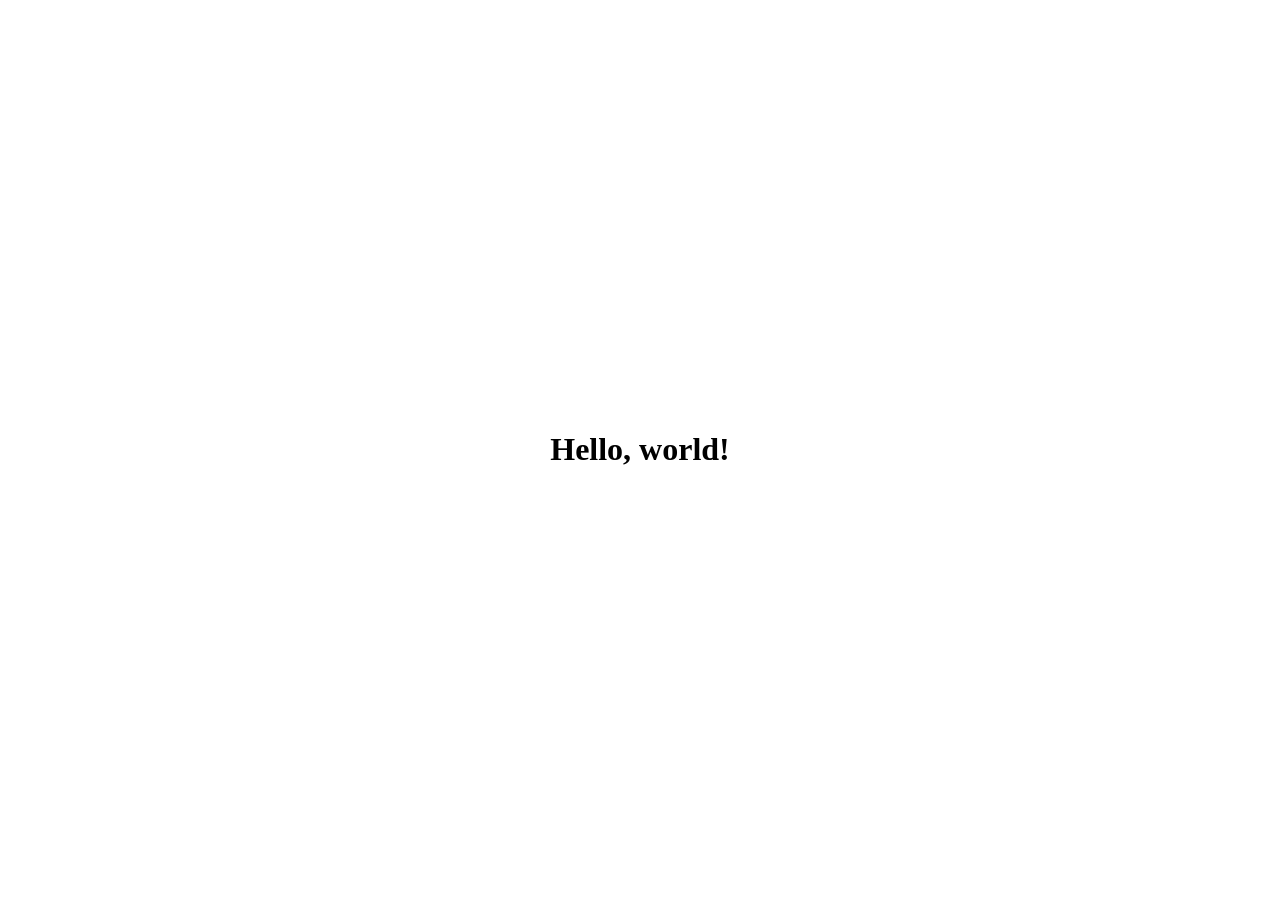
==== index.html @ f18472ae "[Patch] Minimizing every files" ====
<!doctype html> <html> <head> <title>Ronel's Portfolio</title> <meta name="viewport" content="width=device-width, initial-scale=1.0" /> <meta charset="UTF-8" /> <link rel="icon" type="image/png" href="/public/favicon.png" /> </head> <body> <div id="app"></div> <script type="module" src="/main.js"></script> </body> </html>
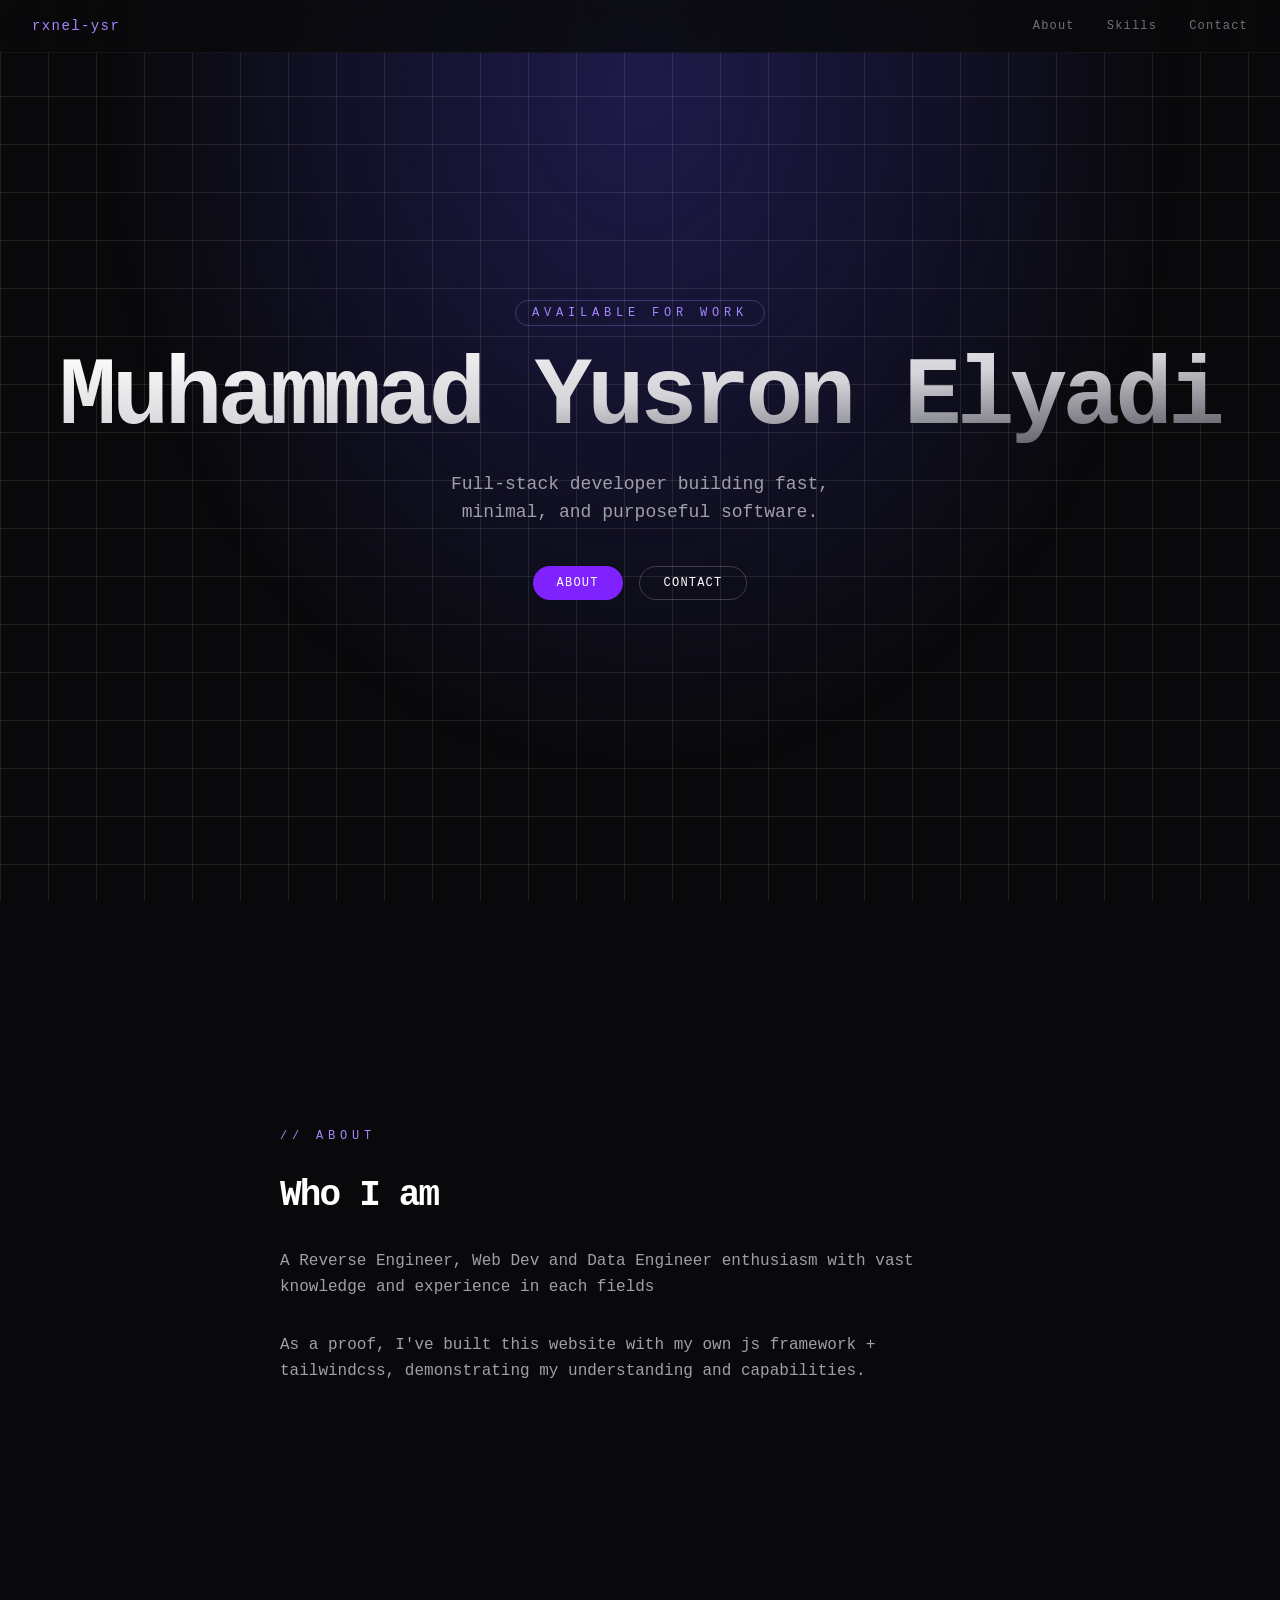
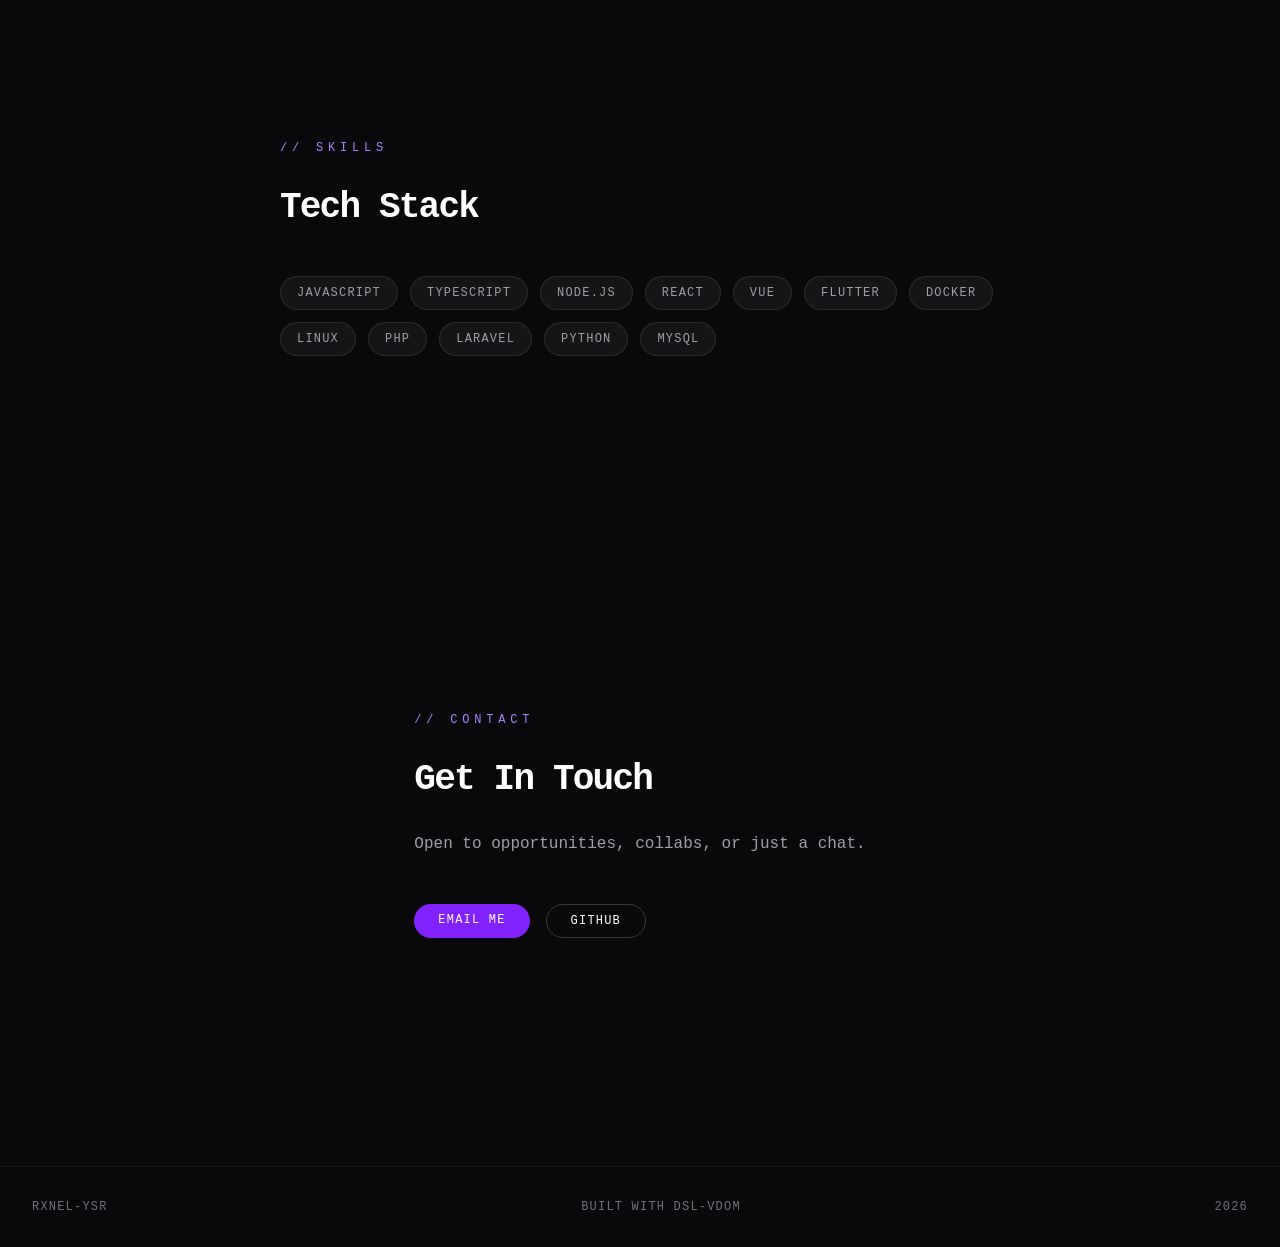
==== commit c5b223b8: "[Update] Polishing few things" ====
--- a/index.html
+++ b/index.html
@@ -1 +1 @@
-<!doctype html> <html> <head> <title>Ronel's Portfolio</title> <meta name="viewport" content="width=device-width, initial-scale=1.0" /> <meta charset="UTF-8" /> <link rel="icon" type="image/png" href="/public/favicon.png" /> </head> <body> <div id="app"></div> <script type="module" src="/main.js"></script> </body> </html>
+<!doctype html> <html> <head> <title>Ronel's Portfolio</title> <meta name="viewport" content="width=device-width, initial-scale=1.0" /> <meta charset="UTF-8" /> <link rel="icon" type="image/png" href="/public/favicon.png" /> <link rel="stylesheet" href="/public/style.css"> </head> <body> <div id="app"></div> <script type="module" src="/main.js"></script> </body> </html>
--- a/public/style.css
+++ b/public/style.css
@@ -0,0 +1,2 @@
+/*! tailwindcss v4.3.0 | MIT License | https://tailwindcss.com */
+@layer properties{@supports (((-webkit-hyphens:none)) and (not (margin-trim:inline))) or ((-moz-orient:inline) and (not (color:rgb(from red r g b)))){*,:before,:after,::backdrop{--tw-border-style:solid;--tw-gradient-position:initial;--tw-gradient-from:#0000;--tw-gradient-via:#0000;--tw-gradient-to:#0000;--tw-gradient-stops:initial;--tw-gradient-via-stops:initial;--tw-gradient-from-position:0%;--tw-gradient-via-position:50%;--tw-gradient-to-position:100%;--tw-leading:initial;--tw-font-weight:initial;--tw-tracking:initial;--tw-shadow:0 0 #0000;--tw-shadow-color:initial;--tw-shadow-alpha:100%;--tw-inset-shadow:0 0 #0000;--tw-inset-shadow-color:initial;--tw-inset-shadow-alpha:100%;--tw-ring-color:initial;--tw-ring-shadow:0 0 #0000;--tw-inset-ring-color:initial;--tw-inset-ring-shadow:0 0 #0000;--tw-ring-inset:initial;--tw-ring-offset-width:0px;--tw-ring-offset-color:#fff;--tw-ring-offset-shadow:0 0 #0000;--tw-backdrop-blur:initial;--tw-backdrop-brightness:initial;--tw-backdrop-contrast:initial;--tw-backdrop-grayscale:initial;--tw-backdrop-hue-rotate:initial;--tw-backdrop-invert:initial;--tw-backdrop-opacity:initial;--tw-backdrop-saturate:initial;--tw-backdrop-sepia:initial;--tw-duration:initial}}}@layer theme{:root,:host{--font-sans:ui-sans-serif, system-ui, sans-serif, "Apple Color Emoji", "Segoe UI Emoji", "Segoe UI Symbol", "Noto Color Emoji";--font-mono:ui-monospace, SFMono-Regular, Menlo, Monaco, Consolas, "Liberation Mono", "Courier New", monospace;--color-violet-400:oklch(70.2% .183 293.541);--color-violet-500:oklch(60.6% .25 292.717);--color-violet-600:oklch(54.1% .281 293.009);--color-purple-600:oklch(55.8% .288 302.321);--color-zinc-300:oklch(87.1% .006 286.286);--color-zinc-400:oklch(70.5% .015 286.067);--color-zinc-500:oklch(55.2% .016 285.938);--color-zinc-600:oklch(44.2% .017 285.786);--color-zinc-700:oklch(37% .013 285.805);--color-zinc-950:oklch(14.1% .005 285.823);--color-white:#fff;--spacing:.25rem;--container-md:28rem;--container-3xl:48rem;--container-5xl:64rem;--text-xs:.75rem;--text-xs--line-height:calc(1 / .75);--text-sm:.875rem;--text-sm--line-height:calc(1.25 / .875);--text-lg:1.125rem;--text-lg--line-height:calc(1.75 / 1.125);--text-4xl:2.25rem;--text-4xl--line-height:calc(2.5 / 2.25);--text-6xl:3.75rem;--text-6xl--line-height:1;--text-8xl:6rem;--text-8xl--line-height:1;--font-weight-bold:700;--font-weight-black:900;--tracking-tighter:-.05em;--tracking-tight:-.025em;--tracking-widest:.1em;--leading-relaxed:1.625;--radius-2xl:1rem;--blur-sm:8px;--default-transition-duration:.15s;--default-transition-timing-function:cubic-bezier(.4, 0, .2, 1);--default-font-family:var(--font-sans);--default-mono-font-family:var(--font-mono)}}@layer base{*,:after,:before,::backdrop{box-sizing:border-box;border:0 solid;margin:0;padding:0}::file-selector-button{box-sizing:border-box;border:0 solid;margin:0;padding:0}html,:host{-webkit-text-size-adjust:100%;tab-size:4;line-height:1.5;font-family:var(--default-font-family,ui-sans-serif, system-ui, sans-serif, "Apple Color Emoji", "Segoe UI Emoji", "Segoe UI Symbol", "Noto Color Emoji");font-feature-settings:var(--default-font-feature-settings,normal);font-variation-settings:var(--default-font-variation-settings,normal);-webkit-tap-highlight-color:transparent}hr{height:0;color:inherit;border-top-width:1px}abbr:where([title]){-webkit-text-decoration:underline dotted;text-decoration:underline dotted}h1,h2,h3,h4,h5,h6{font-size:inherit;font-weight:inherit}a{color:inherit;-webkit-text-decoration:inherit;-webkit-text-decoration:inherit;-webkit-text-decoration:inherit;text-decoration:inherit}b,strong{font-weight:bolder}code,kbd,samp,pre{font-family:var(--default-mono-font-family,ui-monospace, SFMono-Regular, Menlo, Monaco, Consolas, "Liberation Mono", "Courier New", monospace);font-feature-settings:var(--default-mono-font-feature-settings,normal);font-variation-settings:var(--default-mono-font-variation-settings,normal);font-size:1em}small{font-size:80%}sub,sup{vertical-align:baseline;font-size:75%;line-height:0;position:relative}sub{bottom:-.25em}sup{top:-.5em}table{text-indent:0;border-color:inherit;border-collapse:collapse}:-moz-focusring{outline:auto}progress{vertical-align:baseline}summary{display:list-item}ol,ul,menu{list-style:none}img,svg,video,canvas,audio,iframe,embed,object{vertical-align:middle;display:block}img,video{max-width:100%;height:auto}button,input,select,optgroup,textarea{font:inherit;font-feature-settings:inherit;font-variation-settings:inherit;letter-spacing:inherit;color:inherit;opacity:1;background-color:#0000;border-radius:0}::file-selector-button{font:inherit;font-feature-settings:inherit;font-variation-settings:inherit;letter-spacing:inherit;color:inherit;opacity:1;background-color:#0000;border-radius:0}:where(select:is([multiple],[size])) optgroup{font-weight:bolder}:where(select:is([multiple],[size])) optgroup option{padding-inline-start:20px}::file-selector-button{margin-inline-end:4px}::placeholder{opacity:1}@supports (not ((-webkit-appearance:-apple-pay-button))) or (contain-intrinsic-size:1px){::placeholder{color:currentColor}@supports (color:color-mix(in lab, red, red)){::placeholder{color:color-mix(in oklab, currentcolor 50%, transparent)}}}textarea{resize:vertical}::-webkit-search-decoration{-webkit-appearance:none}::-webkit-date-and-time-value{min-height:1lh;text-align:inherit}::-webkit-datetime-edit{display:inline-flex}::-webkit-datetime-edit-fields-wrapper{padding:0}::-webkit-datetime-edit{padding-block:0}::-webkit-datetime-edit-year-field{padding-block:0}::-webkit-datetime-edit-month-field{padding-block:0}::-webkit-datetime-edit-day-field{padding-block:0}::-webkit-datetime-edit-hour-field{padding-block:0}::-webkit-datetime-edit-minute-field{padding-block:0}::-webkit-datetime-edit-second-field{padding-block:0}::-webkit-datetime-edit-millisecond-field{padding-block:0}::-webkit-datetime-edit-meridiem-field{padding-block:0}::-webkit-calendar-picker-indicator{line-height:1}:-moz-ui-invalid{box-shadow:none}button,input:where([type=button],[type=reset],[type=submit]){appearance:button}::file-selector-button{appearance:button}::-webkit-inner-spin-button{height:auto}::-webkit-outer-spin-button{height:auto}[hidden]:where(:not([hidden=until-found])){display:none!important}}@layer components{.text-comment{font-size:var(--text-xs);line-height:var(--tw-leading,var(--text-xs--line-height));--tw-tracking:.4em;letter-spacing:.4em;color:var(--color-violet-400);text-transform:uppercase}}@layer utilities{.pointer-events-none{pointer-events:none}.visible{visibility:visible}.absolute{position:absolute}.fixed{position:fixed}.relative{position:relative}.static{position:static}.inset-0{inset:calc(var(--spacing) * 0)}.top-0{top:calc(var(--spacing) * 0)}.z-0{z-index:0}.z-10{z-index:10}.z-50{z-index:50}.container{width:100%}@media (min-width:40rem){.container{max-width:40rem}}@media (min-width:48rem){.container{max-width:48rem}}@media (min-width:64rem){.container{max-width:64rem}}@media (min-width:80rem){.container{max-width:80rem}}@media (min-width:96rem){.container{max-width:96rem}}.mx-auto{margin-inline:auto}.mt-2{margin-top:calc(var(--spacing) * 2)}.mt-4{margin-top:calc(var(--spacing) * 4)}.mt-auto{margin-top:auto}.block{display:block}.flex{display:flex}.grid{display:grid}.min-h-screen{min-height:100vh}.w-full{width:100%}.max-w-3xl{max-width:var(--container-3xl)}.max-w-5xl{max-width:var(--container-5xl)}.max-w-md{max-width:var(--container-md)}.cursor-default{cursor:default}.grid-cols-1{grid-template-columns:repeat(1,minmax(0,1fr))}.flex-col{flex-direction:column}.flex-wrap{flex-wrap:wrap}.items-center{align-items:center}.justify-between{justify-content:space-between}.justify-center{justify-content:center}.gap-2{gap:calc(var(--spacing) * 2)}.gap-3{gap:calc(var(--spacing) * 3)}.gap-4{gap:calc(var(--spacing) * 4)}.gap-6{gap:calc(var(--spacing) * 6)}.gap-8{gap:calc(var(--spacing) * 8)}.gap-12{gap:calc(var(--spacing) * 12)}.gap-25{gap:calc(var(--spacing) * 25)}.rounded-2xl{border-radius:var(--radius-2xl)}.rounded-full{border-radius:3.40282e38px}.border{border-style:var(--tw-border-style);border-width:1px}.border-t{border-top-style:var(--tw-border-style);border-top-width:1px}.border-b{border-bottom-style:var(--tw-border-style);border-bottom-width:1px}.border-violet-400\/30{border-color:#a685ff4d}@supports (color:color-mix(in lab, red, red)){.border-violet-400\/30{border-color:color-mix(in oklab, var(--color-violet-400) 30%, transparent)}}.border-white\/5{border-color:#ffffff0d}@supports (color:color-mix(in lab, red, red)){.border-white\/5{border-color:color-mix(in oklab, var(--color-white) 5%, transparent)}}.border-white\/10{border-color:#ffffff1a}@supports (color:color-mix(in lab, red, red)){.border-white\/10{border-color:color-mix(in oklab, var(--color-white) 10%, transparent)}}.border-white\/20{border-color:#fff3}@supports (color:color-mix(in lab, red, red)){.border-white\/20{border-color:color-mix(in oklab, var(--color-white) 20%, transparent)}}.bg-violet-600{background-color:var(--color-violet-600)}.bg-white\/5{background-color:#ffffff0d}@supports (color:color-mix(in lab, red, red)){.bg-white\/5{background-color:color-mix(in oklab, var(--color-white) 5%, transparent)}}.bg-zinc-950{background-color:var(--color-zinc-950)}.bg-zinc-950\/80{background-color:#09090bcc}@supports (color:color-mix(in lab, red, red)){.bg-zinc-950\/80{background-color:color-mix(in oklab, var(--color-zinc-950) 80%, transparent)}}.bg-gradient-to-br{--tw-gradient-position:to bottom right in oklab;background-image:linear-gradient(var(--tw-gradient-stops))}.from-violet-500{--tw-gradient-from:var(--color-violet-500);--tw-gradient-stops:var(--tw-gradient-via-stops,var(--tw-gradient-position), var(--tw-gradient-from) var(--tw-gradient-from-position), var(--tw-gradient-to) var(--tw-gradient-to-position))}.from-white{--tw-gradient-from:var(--color-white);--tw-gradient-stops:var(--tw-gradient-via-stops,var(--tw-gradient-position), var(--tw-gradient-from) var(--tw-gradient-from-position), var(--tw-gradient-to) var(--tw-gradient-to-position))}.via-zinc-300{--tw-gradient-via:var(--color-zinc-300);--tw-gradient-via-stops:var(--tw-gradient-position), var(--tw-gradient-from) var(--tw-gradient-from-position), var(--tw-gradient-via) var(--tw-gradient-via-position), var(--tw-gradient-to) var(--tw-gradient-to-position);--tw-gradient-stops:var(--tw-gradient-via-stops)}.to-purple-600{--tw-gradient-to:var(--color-purple-600);--tw-gradient-stops:var(--tw-gradient-via-stops,var(--tw-gradient-position), var(--tw-gradient-from) var(--tw-gradient-from-position), var(--tw-gradient-to) var(--tw-gradient-to-position))}.to-zinc-600{--tw-gradient-to:var(--color-zinc-600);--tw-gradient-stops:var(--tw-gradient-via-stops,var(--tw-gradient-position), var(--tw-gradient-from) var(--tw-gradient-from-position), var(--tw-gradient-to) var(--tw-gradient-to-position))}.bg-clip-text{-webkit-background-clip:text;background-clip:text}.p-6{padding:calc(var(--spacing) * 6)}.px-4{padding-inline:calc(var(--spacing) * 4)}.px-6{padding-inline:calc(var(--spacing) * 6)}.px-8{padding-inline:calc(var(--spacing) * 8)}.py-1{padding-block:calc(var(--spacing) * 1)}.py-2{padding-block:calc(var(--spacing) * 2)}.py-4{padding-block:calc(var(--spacing) * 4)}.py-8{padding-block:calc(var(--spacing) * 8)}.py-32{padding-block:calc(var(--spacing) * 32)}.text-center{text-align:center}.font-mono{font-family:var(--font-mono)}.text-4xl{font-size:var(--text-4xl);line-height:var(--tw-leading,var(--text-4xl--line-height))}.text-6xl{font-size:var(--text-6xl);line-height:var(--tw-leading,var(--text-6xl--line-height))}.text-lg{font-size:var(--text-lg);line-height:var(--tw-leading,var(--text-lg--line-height))}.text-sm{font-size:var(--text-sm);line-height:var(--tw-leading,var(--text-sm--line-height))}.text-xs{font-size:var(--text-xs);line-height:var(--tw-leading,var(--text-xs--line-height))}.leading-none{--tw-leading:1;line-height:1}.leading-relaxed{--tw-leading:var(--leading-relaxed);line-height:var(--leading-relaxed)}.font-black{--tw-font-weight:var(--font-weight-black);font-weight:var(--font-weight-black)}.font-bold{--tw-font-weight:var(--font-weight-bold);font-weight:var(--font-weight-bold)}.tracking-\[0\.4em\]{--tw-tracking:.4em;letter-spacing:.4em}.tracking-tight{--tw-tracking:var(--tracking-tight);letter-spacing:var(--tracking-tight)}.tracking-tighter{--tw-tracking:var(--tracking-tighter);letter-spacing:var(--tracking-tighter)}.tracking-widest{--tw-tracking:var(--tracking-widest);letter-spacing:var(--tracking-widest)}.text-transparent{color:#0000}.text-violet-400{color:var(--color-violet-400)}.text-violet-400\/70{color:#a685ffb3}@supports (color:color-mix(in lab, red, red)){.text-violet-400\/70{color:color-mix(in oklab, var(--color-violet-400) 70%, transparent)}}.text-white{color:var(--color-white)}.text-zinc-400{color:var(--color-zinc-400)}.text-zinc-500{color:var(--color-zinc-500)}.text-zinc-600{color:var(--color-zinc-600)}.uppercase{text-transform:uppercase}.opacity-0{opacity:0}.shadow{--tw-shadow:0 1px 3px 0 var(--tw-shadow-color,#0000001a), 0 1px 2px -1px var(--tw-shadow-color,#0000001a);box-shadow:var(--tw-inset-shadow), var(--tw-inset-ring-shadow), var(--tw-ring-offset-shadow), var(--tw-ring-shadow), var(--tw-shadow)}.backdrop-blur-sm{--tw-backdrop-blur:blur(var(--blur-sm));-webkit-backdrop-filter:var(--tw-backdrop-blur,) var(--tw-backdrop-brightness,) var(--tw-backdrop-contrast,) var(--tw-backdrop-grayscale,) var(--tw-backdrop-hue-rotate,) var(--tw-backdrop-invert,) var(--tw-backdrop-opacity,) var(--tw-backdrop-saturate,) var(--tw-backdrop-sepia,);backdrop-filter:var(--tw-backdrop-blur,) var(--tw-backdrop-brightness,) var(--tw-backdrop-contrast,) var(--tw-backdrop-grayscale,) var(--tw-backdrop-hue-rotate,) var(--tw-backdrop-invert,) var(--tw-backdrop-opacity,) var(--tw-backdrop-saturate,) var(--tw-backdrop-sepia,)}.transition-all{transition-property:all;transition-timing-function:var(--tw-ease,var(--default-transition-timing-function));transition-duration:var(--tw-duration,var(--default-transition-duration))}.transition-colors{transition-property:color,background-color,border-color,outline-color,text-decoration-color,fill,stroke,--tw-gradient-from,--tw-gradient-via,--tw-gradient-to;transition-timing-function:var(--tw-ease,var(--default-transition-timing-function));transition-duration:var(--tw-duration,var(--default-transition-duration))}.transition-opacity{transition-property:opacity;transition-timing-function:var(--tw-ease,var(--default-transition-timing-function));transition-duration:var(--tw-duration,var(--default-transition-duration))}.duration-300{--tw-duration:.3s;transition-duration:.3s}@media (hover:hover){.group-hover\:opacity-5:is(:where(.group):hover *){opacity:.05}.hover\:border-violet-400\/40:hover{border-color:#a685ff66}@supports (color:color-mix(in lab, red, red)){.hover\:border-violet-400\/40:hover{border-color:color-mix(in oklab, var(--color-violet-400) 40%, transparent)}}.hover\:border-violet-500\/40:hover{border-color:#8d54ff66}@supports (color:color-mix(in lab, red, red)){.hover\:border-violet-500\/40:hover{border-color:color-mix(in oklab, var(--color-violet-500) 40%, transparent)}}.hover\:border-white\/40:hover{border-color:#fff6}@supports (color:color-mix(in lab, red, red)){.hover\:border-white\/40:hover{border-color:color-mix(in oklab, var(--color-white) 40%, transparent)}}.hover\:bg-violet-500:hover{background-color:var(--color-violet-500)}.hover\:text-violet-400:hover{color:var(--color-violet-400)}.hover\:text-white:hover{color:var(--color-white)}}@media (min-width:48rem){.md\:grid-cols-3{grid-template-columns:repeat(3,minmax(0,1fr))}.md\:text-8xl{font-size:var(--text-8xl);line-height:var(--tw-leading,var(--text-8xl--line-height))}}}@property --tw-border-style{syntax:"*";inherits:false;initial-value:solid}@property --tw-gradient-position{syntax:"*";inherits:false}@property --tw-gradient-from{syntax:"<color>";inherits:false;initial-value:#0000}@property --tw-gradient-via{syntax:"<color>";inherits:false;initial-value:#0000}@property --tw-gradient-to{syntax:"<color>";inherits:false;initial-value:#0000}@property --tw-gradient-stops{syntax:"*";inherits:false}@property --tw-gradient-via-stops{syntax:"*";inherits:false}@property --tw-gradient-from-position{syntax:"<length-percentage>";inherits:false;initial-value:0%}@property --tw-gradient-via-position{syntax:"<length-percentage>";inherits:false;initial-value:50%}@property --tw-gradient-to-position{syntax:"<length-percentage>";inherits:false;initial-value:100%}@property --tw-leading{syntax:"*";inherits:false}@property --tw-font-weight{syntax:"*";inherits:false}@property --tw-tracking{syntax:"*";inherits:false}@property --tw-shadow{syntax:"*";inherits:false;initial-value:0 0 #0000}@property --tw-shadow-color{syntax:"*";inherits:false}@property --tw-shadow-alpha{syntax:"<percentage>";inherits:false;initial-value:100%}@property --tw-inset-shadow{syntax:"*";inherits:false;initial-value:0 0 #0000}@property --tw-inset-shadow-color{syntax:"*";inherits:false}@property --tw-inset-shadow-alpha{syntax:"<percentage>";inherits:false;initial-value:100%}@property --tw-ring-color{syntax:"*";inherits:false}@property --tw-ring-shadow{syntax:"*";inherits:false;initial-value:0 0 #0000}@property --tw-inset-ring-color{syntax:"*";inherits:false}@property --tw-inset-ring-shadow{syntax:"*";inherits:false;initial-value:0 0 #0000}@property --tw-ring-inset{syntax:"*";inherits:false}@property --tw-ring-offset-width{syntax:"<length>";inherits:false;initial-value:0}@property --tw-ring-offset-color{syntax:"*";inherits:false;initial-value:#fff}@property --tw-ring-offset-shadow{syntax:"*";inherits:false;initial-value:0 0 #0000}@property --tw-backdrop-blur{syntax:"*";inherits:false}@property --tw-backdrop-brightness{syntax:"*";inherits:false}@property --tw-backdrop-contrast{syntax:"*";inherits:false}@property --tw-backdrop-grayscale{syntax:"*";inherits:false}@property --tw-backdrop-hue-rotate{syntax:"*";inherits:false}@property --tw-backdrop-invert{syntax:"*";inherits:false}@property --tw-backdrop-opacity{syntax:"*";inherits:false}@property --tw-backdrop-saturate{syntax:"*";inherits:false}@property --tw-backdrop-sepia{syntax:"*";inherits:false}@property --tw-duration{syntax:"*";inherits:false}
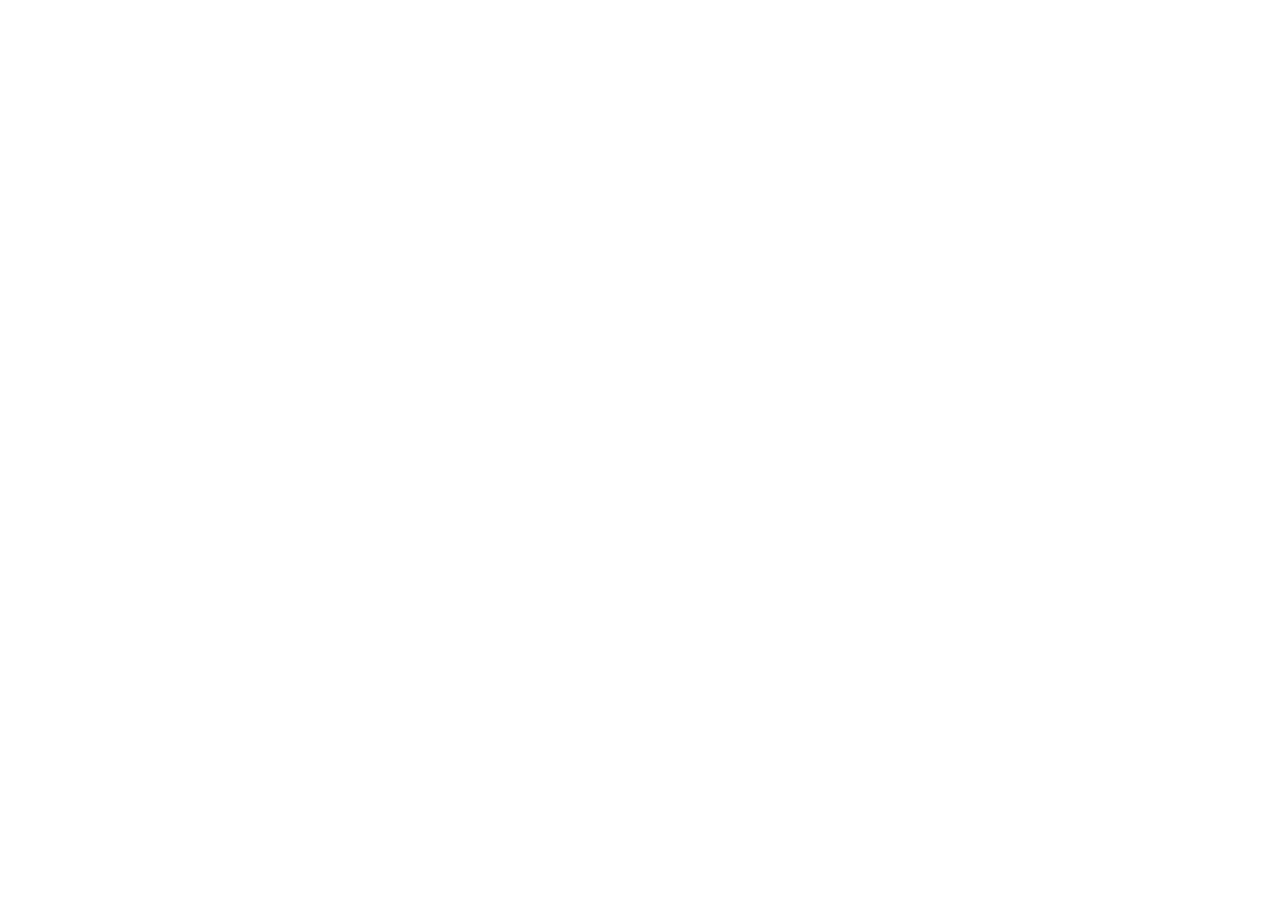
==== commit 218c08bb: "[Polishing] Updated views" ====
--- a/index.html
+++ b/index.html
@@ -1 +1,46 @@
-<!doctype html> <html> <head> <title>Ronel's Portfolio</title> <meta name="viewport" content="width=device-width, initial-scale=1.0" /> <meta charset="UTF-8" /> <link rel="icon" type="image/png" href="/public/favicon.png" /> <link rel="stylesheet" href="/public/style.css"> </head> <body> <div id="app"></div> <script type="module" src="/main.js"></script> </body> </html>
+<!doctype html>
+<html lang="en">
+
+<head>
+    <meta charset="UTF-8" />
+    <meta name="viewport" content="width=device-width, initial-scale=1.0" />
+    <title>Rxnel — Full Stack Developer & Framework Builder</title>
+
+    <meta name="description"
+        content="Portfolio of Rxnel (Ronel), a self-taught full stack developer who builds frameworks from scratch. Creator of yandom (React-like JS framework, 76KB) and a custom PHP MVC framework." />
+    <meta name="keywords"
+        content="Rxnel, Ronel, full stack developer, PHP framework, JavaScript framework, yandom, Indonesia developer" />
+    <meta name="author" content="Rxnel" />
+
+    <meta property="og:title" content="Rxnel — Full Stack Developer & Framework Builder" />
+    <meta property="og:description"
+        content="Self-taught developer who builds frameworks from scratch. built things out of curiosity." />
+    <meta property="og:type" content="website" />
+    <meta property="og:url" content="https://rxnel-ysr.github.io" />
+    <meta property="og:image" content="https://rxnel-ysr.github.io/public/og.png" />
+
+    <meta name="twitter:card" content="summary_large_image" />
+    <meta name="twitter:title" content="Rxnel — Full Stack Developer & Framework Builder" />
+    <meta name="twitter:description"
+        content="Self-taught developer who builds frameworks from scratch." />
+    <meta name="twitter:image" content="https://rxnel-ysr.github.io/public/og-image.png" />
+
+    <link rel="canonical" href="https://rxnel-ysr.github.io" />
+
+    <link rel="icon" type="image/png" href="/public/favicon.png" />
+    <link rel="stylesheet" href="/public/style.css">
+</head>
+
+<body>
+    <div id="app"></div>
+    <script type="importmap">
+        {
+            "imports": {
+                "yandom": "https://rxnel-ysr.github.io/yandom/index.js"
+            }
+        }
+    </script>
+    <script type="module" src="/main.js"></script>
+</body>
+
+</html>
--- a/public/style.css
+++ b/public/style.css
@@ -1,2 +1,2 @@
 /*! tailwindcss v4.3.0 | MIT License | https://tailwindcss.com */
-@layer properties{@supports (((-webkit-hyphens:none)) and (not (margin-trim:inline))) or ((-moz-orient:inline) and (not (color:rgb(from red r g b)))){*,:before,:after,::backdrop{--tw-border-style:solid;--tw-gradient-position:initial;--tw-gradient-from:#0000;--tw-gradient-via:#0000;--tw-gradient-to:#0000;--tw-gradient-stops:initial;--tw-gradient-via-stops:initial;--tw-gradient-from-position:0%;--tw-gradient-via-position:50%;--tw-gradient-to-position:100%;--tw-leading:initial;--tw-font-weight:initial;--tw-tracking:initial;--tw-shadow:0 0 #0000;--tw-shadow-color:initial;--tw-shadow-alpha:100%;--tw-inset-shadow:0 0 #0000;--tw-inset-shadow-color:initial;--tw-inset-shadow-alpha:100%;--tw-ring-color:initial;--tw-ring-shadow:0 0 #0000;--tw-inset-ring-color:initial;--tw-inset-ring-shadow:0 0 #0000;--tw-ring-inset:initial;--tw-ring-offset-width:0px;--tw-ring-offset-color:#fff;--tw-ring-offset-shadow:0 0 #0000;--tw-backdrop-blur:initial;--tw-backdrop-brightness:initial;--tw-backdrop-contrast:initial;--tw-backdrop-grayscale:initial;--tw-backdrop-hue-rotate:initial;--tw-backdrop-invert:initial;--tw-backdrop-opacity:initial;--tw-backdrop-saturate:initial;--tw-backdrop-sepia:initial;--tw-duration:initial}}}@layer theme{:root,:host{--font-sans:ui-sans-serif, system-ui, sans-serif, "Apple Color Emoji", "Segoe UI Emoji", "Segoe UI Symbol", "Noto Color Emoji";--font-mono:ui-monospace, SFMono-Regular, Menlo, Monaco, Consolas, "Liberation Mono", "Courier New", monospace;--color-violet-400:oklch(70.2% .183 293.541);--color-violet-500:oklch(60.6% .25 292.717);--color-violet-600:oklch(54.1% .281 293.009);--color-purple-600:oklch(55.8% .288 302.321);--color-zinc-300:oklch(87.1% .006 286.286);--color-zinc-400:oklch(70.5% .015 286.067);--color-zinc-500:oklch(55.2% .016 285.938);--color-zinc-600:oklch(44.2% .017 285.786);--color-zinc-700:oklch(37% .013 285.805);--color-zinc-950:oklch(14.1% .005 285.823);--color-white:#fff;--spacing:.25rem;--container-md:28rem;--container-3xl:48rem;--container-5xl:64rem;--text-xs:.75rem;--text-xs--line-height:calc(1 / .75);--text-sm:.875rem;--text-sm--line-height:calc(1.25 / .875);--text-lg:1.125rem;--text-lg--line-height:calc(1.75 / 1.125);--text-4xl:2.25rem;--text-4xl--line-height:calc(2.5 / 2.25);--text-6xl:3.75rem;--text-6xl--line-height:1;--text-8xl:6rem;--text-8xl--line-height:1;--font-weight-bold:700;--font-weight-black:900;--tracking-tighter:-.05em;--tracking-tight:-.025em;--tracking-widest:.1em;--leading-relaxed:1.625;--radius-2xl:1rem;--blur-sm:8px;--default-transition-duration:.15s;--default-transition-timing-function:cubic-bezier(.4, 0, .2, 1);--default-font-family:var(--font-sans);--default-mono-font-family:var(--font-mono)}}@layer base{*,:after,:before,::backdrop{box-sizing:border-box;border:0 solid;margin:0;padding:0}::file-selector-button{box-sizing:border-box;border:0 solid;margin:0;padding:0}html,:host{-webkit-text-size-adjust:100%;tab-size:4;line-height:1.5;font-family:var(--default-font-family,ui-sans-serif, system-ui, sans-serif, "Apple Color Emoji", "Segoe UI Emoji", "Segoe UI Symbol", "Noto Color Emoji");font-feature-settings:var(--default-font-feature-settings,normal);font-variation-settings:var(--default-font-variation-settings,normal);-webkit-tap-highlight-color:transparent}hr{height:0;color:inherit;border-top-width:1px}abbr:where([title]){-webkit-text-decoration:underline dotted;text-decoration:underline dotted}h1,h2,h3,h4,h5,h6{font-size:inherit;font-weight:inherit}a{color:inherit;-webkit-text-decoration:inherit;-webkit-text-decoration:inherit;-webkit-text-decoration:inherit;text-decoration:inherit}b,strong{font-weight:bolder}code,kbd,samp,pre{font-family:var(--default-mono-font-family,ui-monospace, SFMono-Regular, Menlo, Monaco, Consolas, "Liberation Mono", "Courier New", monospace);font-feature-settings:var(--default-mono-font-feature-settings,normal);font-variation-settings:var(--default-mono-font-variation-settings,normal);font-size:1em}small{font-size:80%}sub,sup{vertical-align:baseline;font-size:75%;line-height:0;position:relative}sub{bottom:-.25em}sup{top:-.5em}table{text-indent:0;border-color:inherit;border-collapse:collapse}:-moz-focusring{outline:auto}progress{vertical-align:baseline}summary{display:list-item}ol,ul,menu{list-style:none}img,svg,video,canvas,audio,iframe,embed,object{vertical-align:middle;display:block}img,video{max-width:100%;height:auto}button,input,select,optgroup,textarea{font:inherit;font-feature-settings:inherit;font-variation-settings:inherit;letter-spacing:inherit;color:inherit;opacity:1;background-color:#0000;border-radius:0}::file-selector-button{font:inherit;font-feature-settings:inherit;font-variation-settings:inherit;letter-spacing:inherit;color:inherit;opacity:1;background-color:#0000;border-radius:0}:where(select:is([multiple],[size])) optgroup{font-weight:bolder}:where(select:is([multiple],[size])) optgroup option{padding-inline-start:20px}::file-selector-button{margin-inline-end:4px}::placeholder{opacity:1}@supports (not ((-webkit-appearance:-apple-pay-button))) or (contain-intrinsic-size:1px){::placeholder{color:currentColor}@supports (color:color-mix(in lab, red, red)){::placeholder{color:color-mix(in oklab, currentcolor 50%, transparent)}}}textarea{resize:vertical}::-webkit-search-decoration{-webkit-appearance:none}::-webkit-date-and-time-value{min-height:1lh;text-align:inherit}::-webkit-datetime-edit{display:inline-flex}::-webkit-datetime-edit-fields-wrapper{padding:0}::-webkit-datetime-edit{padding-block:0}::-webkit-datetime-edit-year-field{padding-block:0}::-webkit-datetime-edit-month-field{padding-block:0}::-webkit-datetime-edit-day-field{padding-block:0}::-webkit-datetime-edit-hour-field{padding-block:0}::-webkit-datetime-edit-minute-field{padding-block:0}::-webkit-datetime-edit-second-field{padding-block:0}::-webkit-datetime-edit-millisecond-field{padding-block:0}::-webkit-datetime-edit-meridiem-field{padding-block:0}::-webkit-calendar-picker-indicator{line-height:1}:-moz-ui-invalid{box-shadow:none}button,input:where([type=button],[type=reset],[type=submit]){appearance:button}::file-selector-button{appearance:button}::-webkit-inner-spin-button{height:auto}::-webkit-outer-spin-button{height:auto}[hidden]:where(:not([hidden=until-found])){display:none!important}}@layer components{.text-comment{font-size:var(--text-xs);line-height:var(--tw-leading,var(--text-xs--line-height));--tw-tracking:.4em;letter-spacing:.4em;color:var(--color-violet-400);text-transform:uppercase}}@layer utilities{.pointer-events-none{pointer-events:none}.visible{visibility:visible}.absolute{position:absolute}.fixed{position:fixed}.relative{position:relative}.static{position:static}.inset-0{inset:calc(var(--spacing) * 0)}.top-0{top:calc(var(--spacing) * 0)}.z-0{z-index:0}.z-10{z-index:10}.z-50{z-index:50}.container{width:100%}@media (min-width:40rem){.container{max-width:40rem}}@media (min-width:48rem){.container{max-width:48rem}}@media (min-width:64rem){.container{max-width:64rem}}@media (min-width:80rem){.container{max-width:80rem}}@media (min-width:96rem){.container{max-width:96rem}}.mx-auto{margin-inline:auto}.mt-2{margin-top:calc(var(--spacing) * 2)}.mt-4{margin-top:calc(var(--spacing) * 4)}.mt-auto{margin-top:auto}.block{display:block}.flex{display:flex}.grid{display:grid}.min-h-screen{min-height:100vh}.w-full{width:100%}.max-w-3xl{max-width:var(--container-3xl)}.max-w-5xl{max-width:var(--container-5xl)}.max-w-md{max-width:var(--container-md)}.cursor-default{cursor:default}.grid-cols-1{grid-template-columns:repeat(1,minmax(0,1fr))}.flex-col{flex-direction:column}.flex-wrap{flex-wrap:wrap}.items-center{align-items:center}.justify-between{justify-content:space-between}.justify-center{justify-content:center}.gap-2{gap:calc(var(--spacing) * 2)}.gap-3{gap:calc(var(--spacing) * 3)}.gap-4{gap:calc(var(--spacing) * 4)}.gap-6{gap:calc(var(--spacing) * 6)}.gap-8{gap:calc(var(--spacing) * 8)}.gap-12{gap:calc(var(--spacing) * 12)}.gap-25{gap:calc(var(--spacing) * 25)}.rounded-2xl{border-radius:var(--radius-2xl)}.rounded-full{border-radius:3.40282e38px}.border{border-style:var(--tw-border-style);border-width:1px}.border-t{border-top-style:var(--tw-border-style);border-top-width:1px}.border-b{border-bottom-style:var(--tw-border-style);border-bottom-width:1px}.border-violet-400\/30{border-color:#a685ff4d}@supports (color:color-mix(in lab, red, red)){.border-violet-400\/30{border-color:color-mix(in oklab, var(--color-violet-400) 30%, transparent)}}.border-white\/5{border-color:#ffffff0d}@supports (color:color-mix(in lab, red, red)){.border-white\/5{border-color:color-mix(in oklab, var(--color-white) 5%, transparent)}}.border-white\/10{border-color:#ffffff1a}@supports (color:color-mix(in lab, red, red)){.border-white\/10{border-color:color-mix(in oklab, var(--color-white) 10%, transparent)}}.border-white\/20{border-color:#fff3}@supports (color:color-mix(in lab, red, red)){.border-white\/20{border-color:color-mix(in oklab, var(--color-white) 20%, transparent)}}.bg-violet-600{background-color:var(--color-violet-600)}.bg-white\/5{background-color:#ffffff0d}@supports (color:color-mix(in lab, red, red)){.bg-white\/5{background-color:color-mix(in oklab, var(--color-white) 5%, transparent)}}.bg-zinc-950{background-color:var(--color-zinc-950)}.bg-zinc-950\/80{background-color:#09090bcc}@supports (color:color-mix(in lab, red, red)){.bg-zinc-950\/80{background-color:color-mix(in oklab, var(--color-zinc-950) 80%, transparent)}}.bg-gradient-to-br{--tw-gradient-position:to bottom right in oklab;background-image:linear-gradient(var(--tw-gradient-stops))}.from-violet-500{--tw-gradient-from:var(--color-violet-500);--tw-gradient-stops:var(--tw-gradient-via-stops,var(--tw-gradient-position), var(--tw-gradient-from) var(--tw-gradient-from-position), var(--tw-gradient-to) var(--tw-gradient-to-position))}.from-white{--tw-gradient-from:var(--color-white);--tw-gradient-stops:var(--tw-gradient-via-stops,var(--tw-gradient-position), var(--tw-gradient-from) var(--tw-gradient-from-position), var(--tw-gradient-to) var(--tw-gradient-to-position))}.via-zinc-300{--tw-gradient-via:var(--color-zinc-300);--tw-gradient-via-stops:var(--tw-gradient-position), var(--tw-gradient-from) var(--tw-gradient-from-position), var(--tw-gradient-via) var(--tw-gradient-via-position), var(--tw-gradient-to) var(--tw-gradient-to-position);--tw-gradient-stops:var(--tw-gradient-via-stops)}.to-purple-600{--tw-gradient-to:var(--color-purple-600);--tw-gradient-stops:var(--tw-gradient-via-stops,var(--tw-gradient-position), var(--tw-gradient-from) var(--tw-gradient-from-position), var(--tw-gradient-to) var(--tw-gradient-to-position))}.to-zinc-600{--tw-gradient-to:var(--color-zinc-600);--tw-gradient-stops:var(--tw-gradient-via-stops,var(--tw-gradient-position), var(--tw-gradient-from) var(--tw-gradient-from-position), var(--tw-gradient-to) var(--tw-gradient-to-position))}.bg-clip-text{-webkit-background-clip:text;background-clip:text}.p-6{padding:calc(var(--spacing) * 6)}.px-4{padding-inline:calc(var(--spacing) * 4)}.px-6{padding-inline:calc(var(--spacing) * 6)}.px-8{padding-inline:calc(var(--spacing) * 8)}.py-1{padding-block:calc(var(--spacing) * 1)}.py-2{padding-block:calc(var(--spacing) * 2)}.py-4{padding-block:calc(var(--spacing) * 4)}.py-8{padding-block:calc(var(--spacing) * 8)}.py-32{padding-block:calc(var(--spacing) * 32)}.text-center{text-align:center}.font-mono{font-family:var(--font-mono)}.text-4xl{font-size:var(--text-4xl);line-height:var(--tw-leading,var(--text-4xl--line-height))}.text-6xl{font-size:var(--text-6xl);line-height:var(--tw-leading,var(--text-6xl--line-height))}.text-lg{font-size:var(--text-lg);line-height:var(--tw-leading,var(--text-lg--line-height))}.text-sm{font-size:var(--text-sm);line-height:var(--tw-leading,var(--text-sm--line-height))}.text-xs{font-size:var(--text-xs);line-height:var(--tw-leading,var(--text-xs--line-height))}.leading-none{--tw-leading:1;line-height:1}.leading-relaxed{--tw-leading:var(--leading-relaxed);line-height:var(--leading-relaxed)}.font-black{--tw-font-weight:var(--font-weight-black);font-weight:var(--font-weight-black)}.font-bold{--tw-font-weight:var(--font-weight-bold);font-weight:var(--font-weight-bold)}.tracking-\[0\.4em\]{--tw-tracking:.4em;letter-spacing:.4em}.tracking-tight{--tw-tracking:var(--tracking-tight);letter-spacing:var(--tracking-tight)}.tracking-tighter{--tw-tracking:var(--tracking-tighter);letter-spacing:var(--tracking-tighter)}.tracking-widest{--tw-tracking:var(--tracking-widest);letter-spacing:var(--tracking-widest)}.text-transparent{color:#0000}.text-violet-400{color:var(--color-violet-400)}.text-violet-400\/70{color:#a685ffb3}@supports (color:color-mix(in lab, red, red)){.text-violet-400\/70{color:color-mix(in oklab, var(--color-violet-400) 70%, transparent)}}.text-white{color:var(--color-white)}.text-zinc-400{color:var(--color-zinc-400)}.text-zinc-500{color:var(--color-zinc-500)}.text-zinc-600{color:var(--color-zinc-600)}.uppercase{text-transform:uppercase}.opacity-0{opacity:0}.shadow{--tw-shadow:0 1px 3px 0 var(--tw-shadow-color,#0000001a), 0 1px 2px -1px var(--tw-shadow-color,#0000001a);box-shadow:var(--tw-inset-shadow), var(--tw-inset-ring-shadow), var(--tw-ring-offset-shadow), var(--tw-ring-shadow), var(--tw-shadow)}.backdrop-blur-sm{--tw-backdrop-blur:blur(var(--blur-sm));-webkit-backdrop-filter:var(--tw-backdrop-blur,) var(--tw-backdrop-brightness,) var(--tw-backdrop-contrast,) var(--tw-backdrop-grayscale,) var(--tw-backdrop-hue-rotate,) var(--tw-backdrop-invert,) var(--tw-backdrop-opacity,) var(--tw-backdrop-saturate,) var(--tw-backdrop-sepia,);backdrop-filter:var(--tw-backdrop-blur,) var(--tw-backdrop-brightness,) var(--tw-backdrop-contrast,) var(--tw-backdrop-grayscale,) var(--tw-backdrop-hue-rotate,) var(--tw-backdrop-invert,) var(--tw-backdrop-opacity,) var(--tw-backdrop-saturate,) var(--tw-backdrop-sepia,)}.transition-all{transition-property:all;transition-timing-function:var(--tw-ease,var(--default-transition-timing-function));transition-duration:var(--tw-duration,var(--default-transition-duration))}.transition-colors{transition-property:color,background-color,border-color,outline-color,text-decoration-color,fill,stroke,--tw-gradient-from,--tw-gradient-via,--tw-gradient-to;transition-timing-function:var(--tw-ease,var(--default-transition-timing-function));transition-duration:var(--tw-duration,var(--default-transition-duration))}.transition-opacity{transition-property:opacity;transition-timing-function:var(--tw-ease,var(--default-transition-timing-function));transition-duration:var(--tw-duration,var(--default-transition-duration))}.duration-300{--tw-duration:.3s;transition-duration:.3s}@media (hover:hover){.group-hover\:opacity-5:is(:where(.group):hover *){opacity:.05}.hover\:border-violet-400\/40:hover{border-color:#a685ff66}@supports (color:color-mix(in lab, red, red)){.hover\:border-violet-400\/40:hover{border-color:color-mix(in oklab, var(--color-violet-400) 40%, transparent)}}.hover\:border-violet-500\/40:hover{border-color:#8d54ff66}@supports (color:color-mix(in lab, red, red)){.hover\:border-violet-500\/40:hover{border-color:color-mix(in oklab, var(--color-violet-500) 40%, transparent)}}.hover\:border-white\/40:hover{border-color:#fff6}@supports (color:color-mix(in lab, red, red)){.hover\:border-white\/40:hover{border-color:color-mix(in oklab, var(--color-white) 40%, transparent)}}.hover\:bg-violet-500:hover{background-color:var(--color-violet-500)}.hover\:text-violet-400:hover{color:var(--color-violet-400)}.hover\:text-white:hover{color:var(--color-white)}}@media (min-width:48rem){.md\:grid-cols-3{grid-template-columns:repeat(3,minmax(0,1fr))}.md\:text-8xl{font-size:var(--text-8xl);line-height:var(--tw-leading,var(--text-8xl--line-height))}}}@property --tw-border-style{syntax:"*";inherits:false;initial-value:solid}@property --tw-gradient-position{syntax:"*";inherits:false}@property --tw-gradient-from{syntax:"<color>";inherits:false;initial-value:#0000}@property --tw-gradient-via{syntax:"<color>";inherits:false;initial-value:#0000}@property --tw-gradient-to{syntax:"<color>";inherits:false;initial-value:#0000}@property --tw-gradient-stops{syntax:"*";inherits:false}@property --tw-gradient-via-stops{syntax:"*";inherits:false}@property --tw-gradient-from-position{syntax:"<length-percentage>";inherits:false;initial-value:0%}@property --tw-gradient-via-position{syntax:"<length-percentage>";inherits:false;initial-value:50%}@property --tw-gradient-to-position{syntax:"<length-percentage>";inherits:false;initial-value:100%}@property --tw-leading{syntax:"*";inherits:false}@property --tw-font-weight{syntax:"*";inherits:false}@property --tw-tracking{syntax:"*";inherits:false}@property --tw-shadow{syntax:"*";inherits:false;initial-value:0 0 #0000}@property --tw-shadow-color{syntax:"*";inherits:false}@property --tw-shadow-alpha{syntax:"<percentage>";inherits:false;initial-value:100%}@property --tw-inset-shadow{syntax:"*";inherits:false;initial-value:0 0 #0000}@property --tw-inset-shadow-color{syntax:"*";inherits:false}@property --tw-inset-shadow-alpha{syntax:"<percentage>";inherits:false;initial-value:100%}@property --tw-ring-color{syntax:"*";inherits:false}@property --tw-ring-shadow{syntax:"*";inherits:false;initial-value:0 0 #0000}@property --tw-inset-ring-color{syntax:"*";inherits:false}@property --tw-inset-ring-shadow{syntax:"*";inherits:false;initial-value:0 0 #0000}@property --tw-ring-inset{syntax:"*";inherits:false}@property --tw-ring-offset-width{syntax:"<length>";inherits:false;initial-value:0}@property --tw-ring-offset-color{syntax:"*";inherits:false;initial-value:#fff}@property --tw-ring-offset-shadow{syntax:"*";inherits:false;initial-value:0 0 #0000}@property --tw-backdrop-blur{syntax:"*";inherits:false}@property --tw-backdrop-brightness{syntax:"*";inherits:false}@property --tw-backdrop-contrast{syntax:"*";inherits:false}@property --tw-backdrop-grayscale{syntax:"*";inherits:false}@property --tw-backdrop-hue-rotate{syntax:"*";inherits:false}@property --tw-backdrop-invert{syntax:"*";inherits:false}@property --tw-backdrop-opacity{syntax:"*";inherits:false}@property --tw-backdrop-saturate{syntax:"*";inherits:false}@property --tw-backdrop-sepia{syntax:"*";inherits:false}@property --tw-duration{syntax:"*";inherits:false}+@layer properties{@supports (((-webkit-hyphens:none)) and (not (margin-trim:inline))) or ((-moz-orient:inline) and (not (color:rgb(from red r g b)))){*,:before,:after,::backdrop{--tw-border-style:solid;--tw-gradient-position:initial;--tw-gradient-from:#0000;--tw-gradient-via:#0000;--tw-gradient-to:#0000;--tw-gradient-stops:initial;--tw-gradient-via-stops:initial;--tw-gradient-from-position:0%;--tw-gradient-via-position:50%;--tw-gradient-to-position:100%;--tw-leading:initial;--tw-font-weight:initial;--tw-tracking:initial;--tw-shadow:0 0 #0000;--tw-shadow-color:initial;--tw-shadow-alpha:100%;--tw-inset-shadow:0 0 #0000;--tw-inset-shadow-color:initial;--tw-inset-shadow-alpha:100%;--tw-ring-color:initial;--tw-ring-shadow:0 0 #0000;--tw-inset-ring-color:initial;--tw-inset-ring-shadow:0 0 #0000;--tw-ring-inset:initial;--tw-ring-offset-width:0px;--tw-ring-offset-color:#fff;--tw-ring-offset-shadow:0 0 #0000;--tw-backdrop-blur:initial;--tw-backdrop-brightness:initial;--tw-backdrop-contrast:initial;--tw-backdrop-grayscale:initial;--tw-backdrop-hue-rotate:initial;--tw-backdrop-invert:initial;--tw-backdrop-opacity:initial;--tw-backdrop-saturate:initial;--tw-backdrop-sepia:initial;--tw-duration:initial;--tw-ease:initial;--tw-scale-x:1;--tw-scale-y:1;--tw-scale-z:1;--tw-translate-x:0;--tw-translate-y:0;--tw-translate-z:0}}}@layer theme{:root,:host{--font-sans:ui-sans-serif, system-ui, sans-serif, "Apple Color Emoji", "Segoe UI Emoji", "Segoe UI Symbol", "Noto Color Emoji";--font-mono:ui-monospace, SFMono-Regular, Menlo, Monaco, Consolas, "Liberation Mono", "Courier New", monospace;--color-yellow-400:oklch(85.2% .199 91.936);--color-emerald-400:oklch(76.5% .177 163.223);--color-blue-400:oklch(70.7% .165 254.624);--color-blue-500:oklch(62.3% .214 259.815);--color-indigo-900:oklch(35.9% .144 278.697);--color-violet-300:oklch(81.1% .111 293.571);--color-violet-400:oklch(70.2% .183 293.541);--color-violet-500:oklch(60.6% .25 292.717);--color-violet-600:oklch(54.1% .281 293.009);--color-violet-800:oklch(43.2% .232 292.759);--color-violet-900:oklch(38% .189 293.745);--color-purple-900:oklch(38.1% .176 304.987);--color-zinc-300:oklch(87.1% .006 286.286);--color-zinc-400:oklch(70.5% .015 286.067);--color-zinc-500:oklch(55.2% .016 285.938);--color-zinc-600:oklch(44.2% .017 285.786);--color-zinc-950:oklch(14.1% .005 285.823);--color-white:#fff;--spacing:.25rem;--container-md:28rem;--container-3xl:48rem;--container-4xl:56rem;--text-xs:.75rem;--text-xs--line-height:calc(1 / .75);--text-sm:.875rem;--text-sm--line-height:calc(1.25 / .875);--text-lg:1.125rem;--text-lg--line-height:calc(1.75 / 1.125);--text-xl:1.25rem;--text-xl--line-height:calc(1.75 / 1.25);--text-4xl:2.25rem;--text-4xl--line-height:calc(2.5 / 2.25);--text-5xl:3rem;--text-5xl--line-height:1;--text-7xl:4.5rem;--text-7xl--line-height:1;--font-weight-bold:700;--font-weight-black:900;--tracking-tighter:-.05em;--tracking-tight:-.025em;--tracking-widest:.1em;--leading-relaxed:1.625;--radius-2xl:1rem;--ease-in-out:cubic-bezier(.4, 0, .2, 1);--blur-sm:8px;--blur-md:12px;--default-transition-duration:.15s;--default-transition-timing-function:cubic-bezier(.4, 0, .2, 1);--default-font-family:var(--font-sans);--default-mono-font-family:var(--font-mono)}}@layer base{*,:after,:before,::backdrop{box-sizing:border-box;border:0 solid;margin:0;padding:0}::file-selector-button{box-sizing:border-box;border:0 solid;margin:0;padding:0}html,:host{-webkit-text-size-adjust:100%;tab-size:4;line-height:1.5;font-family:var(--default-font-family,ui-sans-serif, system-ui, sans-serif, "Apple Color Emoji", "Segoe UI Emoji", "Segoe UI Symbol", "Noto Color Emoji");font-feature-settings:var(--default-font-feature-settings,normal);font-variation-settings:var(--default-font-variation-settings,normal);-webkit-tap-highlight-color:transparent}hr{height:0;color:inherit;border-top-width:1px}abbr:where([title]){-webkit-text-decoration:underline dotted;text-decoration:underline dotted}h1,h2,h3,h4,h5,h6{font-size:inherit;font-weight:inherit}a{color:inherit;-webkit-text-decoration:inherit;-webkit-text-decoration:inherit;-webkit-text-decoration:inherit;text-decoration:inherit}b,strong{font-weight:bolder}code,kbd,samp,pre{font-family:var(--default-mono-font-family,ui-monospace, SFMono-Regular, Menlo, Monaco, Consolas, "Liberation Mono", "Courier New", monospace);font-feature-settings:var(--default-mono-font-feature-settings,normal);font-variation-settings:var(--default-mono-font-variation-settings,normal);font-size:1em}small{font-size:80%}sub,sup{vertical-align:baseline;font-size:75%;line-height:0;position:relative}sub{bottom:-.25em}sup{top:-.5em}table{text-indent:0;border-color:inherit;border-collapse:collapse}:-moz-focusring{outline:auto}progress{vertical-align:baseline}summary{display:list-item}ol,ul,menu{list-style:none}img,svg,video,canvas,audio,iframe,embed,object{vertical-align:middle;display:block}img,video{max-width:100%;height:auto}button,input,select,optgroup,textarea{font:inherit;font-feature-settings:inherit;font-variation-settings:inherit;letter-spacing:inherit;color:inherit;opacity:1;background-color:#0000;border-radius:0}::file-selector-button{font:inherit;font-feature-settings:inherit;font-variation-settings:inherit;letter-spacing:inherit;color:inherit;opacity:1;background-color:#0000;border-radius:0}:where(select:is([multiple],[size])) optgroup{font-weight:bolder}:where(select:is([multiple],[size])) optgroup option{padding-inline-start:20px}::file-selector-button{margin-inline-end:4px}::placeholder{opacity:1}@supports (not ((-webkit-appearance:-apple-pay-button))) or (contain-intrinsic-size:1px){::placeholder{color:currentColor}@supports (color:color-mix(in lab, red, red)){::placeholder{color:color-mix(in oklab, currentcolor 50%, transparent)}}}textarea{resize:vertical}::-webkit-search-decoration{-webkit-appearance:none}::-webkit-date-and-time-value{min-height:1lh;text-align:inherit}::-webkit-datetime-edit{display:inline-flex}::-webkit-datetime-edit-fields-wrapper{padding:0}::-webkit-datetime-edit{padding-block:0}::-webkit-datetime-edit-year-field{padding-block:0}::-webkit-datetime-edit-month-field{padding-block:0}::-webkit-datetime-edit-day-field{padding-block:0}::-webkit-datetime-edit-hour-field{padding-block:0}::-webkit-datetime-edit-minute-field{padding-block:0}::-webkit-datetime-edit-second-field{padding-block:0}::-webkit-datetime-edit-millisecond-field{padding-block:0}::-webkit-datetime-edit-meridiem-field{padding-block:0}::-webkit-calendar-picker-indicator{line-height:1}:-moz-ui-invalid{box-shadow:none}button,input:where([type=button],[type=reset],[type=submit]){appearance:button}::file-selector-button{appearance:button}::-webkit-inner-spin-button{height:auto}::-webkit-outer-spin-button{height:auto}[hidden]:where(:not([hidden=until-found])){display:none!important}::-webkit-scrollbar{background-color:var(--color-zinc-950);width:2px}::-webkit-scrollbar-thumb{background-color:var(--color-violet-600);border-radius:3.40282e38px}::-webkit-scrollbar-thumb:hover{background-color:var(--color-violet-800)}}@layer components{.text-comment{font-size:var(--text-xs);line-height:var(--tw-leading,var(--text-xs--line-height));--tw-tracking:.4em;letter-spacing:.4em;color:var(--color-violet-400);text-transform:uppercase}}@layer utilities{.pointer-events-none{pointer-events:none}.absolute{position:absolute}.fixed{position:fixed}.relative{position:relative}.static{position:static}.inset-0{inset:calc(var(--spacing) * 0)}.top-0{top:calc(var(--spacing) * 0)}.top-4{top:calc(var(--spacing) * 4)}.right-0{right:calc(var(--spacing) * 0)}.bottom-2{bottom:calc(var(--spacing) * 2)}.left-0{left:calc(var(--spacing) * 0)}.z-0{z-index:0}.z-2{z-index:2}.z-10{z-index:10}.z-50{z-index:50}.z-\[2\]{z-index:2}.container{width:100%}@media (min-width:40rem){.container{max-width:40rem}}@media (min-width:48rem){.container{max-width:48rem}}@media (min-width:64rem){.container{max-width:64rem}}@media (min-width:80rem){.container{max-width:80rem}}@media (min-width:96rem){.container{max-width:96rem}}.mx-auto{margin-inline:auto}.mt-4{margin-top:calc(var(--spacing) * 4)}.mb-2{margin-bottom:calc(var(--spacing) * 2)}.mb-20{margin-bottom:calc(var(--spacing) * 20)}.block{display:block}.contents{display:contents}.flex{display:flex}.grid{display:grid}.hidden{display:none}.inline-block{display:inline-block}.h-1\.5{height:calc(var(--spacing) * 1.5)}.h-4{height:calc(var(--spacing) * 4)}.h-24{height:calc(var(--spacing) * 24)}.h-48{height:calc(var(--spacing) * 48)}.h-full{height:100%}.h-px{height:1px}.min-h-56{min-height:calc(var(--spacing) * 56)}.min-h-screen{min-height:100vh}.w-1\.5{width:calc(var(--spacing) * 1.5)}.w-24{width:calc(var(--spacing) * 24)}.w-full{width:100%}.w-px{width:1px}.max-w-3xl{max-width:var(--container-3xl)}.max-w-4xl{max-width:var(--container-4xl)}.max-w-md{max-width:var(--container-md)}.min-w-0{min-width:calc(var(--spacing) * 0)}.flex-1{flex:1}.shrink-0{flex-shrink:0}.cursor-default{cursor:default}.cursor-zoom-in{cursor:zoom-in}.resize{resize:both}.grid-cols-1{grid-template-columns:repeat(1,minmax(0,1fr))}.flex-col{flex-direction:column}.flex-wrap{flex-wrap:wrap}.items-center{align-items:center}.items-end{align-items:flex-end}.justify-between{justify-content:space-between}.justify-center{justify-content:center}.gap-0\.5{gap:calc(var(--spacing) * .5)}.gap-1{gap:calc(var(--spacing) * 1)}.gap-1\.5{gap:calc(var(--spacing) * 1.5)}.gap-2{gap:calc(var(--spacing) * 2)}.gap-3{gap:calc(var(--spacing) * 3)}.gap-4{gap:calc(var(--spacing) * 4)}.gap-6{gap:calc(var(--spacing) * 6)}.gap-8{gap:calc(var(--spacing) * 8)}.gap-16{gap:calc(var(--spacing) * 16)}.gap-25{gap:calc(var(--spacing) * 25)}.truncate{text-overflow:ellipsis;white-space:nowrap;overflow:hidden}.overflow-hidden{overflow:hidden}.rounded-2xl{border-radius:var(--radius-2xl)}.rounded-full{border-radius:3.40282e38px}.border{border-style:var(--tw-border-style);border-width:1px}.border-t{border-top-style:var(--tw-border-style);border-top-width:1px}.border-emerald-400\/30{border-color:#00d2944d}@supports (color:color-mix(in lab, red, red)){.border-emerald-400\/30{border-color:color-mix(in oklab, var(--color-emerald-400) 30%, transparent)}}.border-violet-400\/20{border-color:#a685ff33}@supports (color:color-mix(in lab, red, red)){.border-violet-400\/20{border-color:color-mix(in oklab, var(--color-violet-400) 20%, transparent)}}.border-violet-400\/30{border-color:#a685ff4d}@supports (color:color-mix(in lab, red, red)){.border-violet-400\/30{border-color:color-mix(in oklab, var(--color-violet-400) 30%, transparent)}}.border-violet-600{border-color:var(--color-violet-600)}.border-white\/5{border-color:#ffffff0d}@supports (color:color-mix(in lab, red, red)){.border-white\/5{border-color:color-mix(in oklab, var(--color-white) 5%, transparent)}}.border-white\/10{border-color:#ffffff1a}@supports (color:color-mix(in lab, red, red)){.border-white\/10{border-color:color-mix(in oklab, var(--color-white) 10%, transparent)}}.border-white\/20{border-color:#fff3}@supports (color:color-mix(in lab, red, red)){.border-white\/20{border-color:color-mix(in oklab, var(--color-white) 20%, transparent)}}.border-white\/40{border-color:#fff6}@supports (color:color-mix(in lab, red, red)){.border-white\/40{border-color:color-mix(in oklab, var(--color-white) 40%, transparent)}}.border-yellow-400\/30{border-color:#fac8004d}@supports (color:color-mix(in lab, red, red)){.border-yellow-400\/30{border-color:color-mix(in oklab, var(--color-yellow-400) 30%, transparent)}}.border-zinc-500\/30{border-color:#71717b4d}@supports (color:color-mix(in lab, red, red)){.border-zinc-500\/30{border-color:color-mix(in oklab, var(--color-zinc-500) 30%, transparent)}}.bg-blue-400{background-color:var(--color-blue-400)}.bg-blue-500\/10{background-color:#3080ff1a}@supports (color:color-mix(in lab, red, red)){.bg-blue-500\/10{background-color:color-mix(in oklab, var(--color-blue-500) 10%, transparent)}}.bg-emerald-400{background-color:var(--color-emerald-400)}.bg-emerald-400\/10{background-color:#00d2941a}@supports (color:color-mix(in lab, red, red)){.bg-emerald-400\/10{background-color:color-mix(in oklab, var(--color-emerald-400) 10%, transparent)}}.bg-violet-400\/5{background-color:#a685ff0d}@supports (color:color-mix(in lab, red, red)){.bg-violet-400\/5{background-color:color-mix(in oklab, var(--color-violet-400) 5%, transparent)}}.bg-violet-600{background-color:var(--color-violet-600)}.bg-white\/5{background-color:#ffffff0d}@supports (color:color-mix(in lab, red, red)){.bg-white\/5{background-color:color-mix(in oklab, var(--color-white) 5%, transparent)}}.bg-white\/10{background-color:#ffffff1a}@supports (color:color-mix(in lab, red, red)){.bg-white\/10{background-color:color-mix(in oklab, var(--color-white) 10%, transparent)}}.bg-yellow-400{background-color:var(--color-yellow-400)}.bg-yellow-400\/10{background-color:#fac8001a}@supports (color:color-mix(in lab, red, red)){.bg-yellow-400\/10{background-color:color-mix(in oklab, var(--color-yellow-400) 10%, transparent)}}.bg-zinc-500{background-color:var(--color-zinc-500)}.bg-zinc-500\/10{background-color:#71717b1a}@supports (color:color-mix(in lab, red, red)){.bg-zinc-500\/10{background-color:color-mix(in oklab, var(--color-zinc-500) 10%, transparent)}}.bg-zinc-950{background-color:var(--color-zinc-950)}.bg-zinc-950\/80{background-color:#09090bcc}@supports (color:color-mix(in lab, red, red)){.bg-zinc-950\/80{background-color:color-mix(in oklab, var(--color-zinc-950) 80%, transparent)}}.bg-gradient-to-br{--tw-gradient-position:to bottom right in oklab;background-image:linear-gradient(var(--tw-gradient-stops))}.bg-gradient-to-r{--tw-gradient-position:to right in oklab;background-image:linear-gradient(var(--tw-gradient-stops))}.from-indigo-900\/40{--tw-gradient-from:#312c8566}@supports (color:color-mix(in lab, red, red)){.from-indigo-900\/40{--tw-gradient-from:color-mix(in oklab, var(--color-indigo-900) 40%, transparent)}}.from-indigo-900\/40{--tw-gradient-stops:var(--tw-gradient-via-stops,var(--tw-gradient-position), var(--tw-gradient-from) var(--tw-gradient-from-position), var(--tw-gradient-to) var(--tw-gradient-to-position))}.from-transparent{--tw-gradient-from:transparent;--tw-gradient-stops:var(--tw-gradient-via-stops,var(--tw-gradient-position), var(--tw-gradient-from) var(--tw-gradient-from-position), var(--tw-gradient-to) var(--tw-gradient-to-position))}.from-violet-500\/5{--tw-gradient-from:#8d54ff0d}@supports (color:color-mix(in lab, red, red)){.from-violet-500\/5{--tw-gradient-from:color-mix(in oklab, var(--color-violet-500) 5%, transparent)}}.from-violet-500\/5{--tw-gradient-stops:var(--tw-gradient-via-stops,var(--tw-gradient-position), var(--tw-gradient-from) var(--tw-gradient-from-position), var(--tw-gradient-to) var(--tw-gradient-to-position))}.from-violet-900\/40{--tw-gradient-from:#4d179a66}@supports (color:color-mix(in lab, red, red)){.from-violet-900\/40{--tw-gradient-from:color-mix(in oklab, var(--color-violet-900) 40%, transparent)}}.from-violet-900\/40{--tw-gradient-stops:var(--tw-gradient-via-stops,var(--tw-gradient-position), var(--tw-gradient-from) var(--tw-gradient-from-position), var(--tw-gradient-to) var(--tw-gradient-to-position))}.from-white{--tw-gradient-from:var(--color-white);--tw-gradient-stops:var(--tw-gradient-via-stops,var(--tw-gradient-position), var(--tw-gradient-from) var(--tw-gradient-from-position), var(--tw-gradient-to) var(--tw-gradient-to-position))}.via-violet-500{--tw-gradient-via:var(--color-violet-500);--tw-gradient-via-stops:var(--tw-gradient-position), var(--tw-gradient-from) var(--tw-gradient-from-position), var(--tw-gradient-via) var(--tw-gradient-via-position), var(--tw-gradient-to) var(--tw-gradient-to-position);--tw-gradient-stops:var(--tw-gradient-via-stops)}.via-zinc-300{--tw-gradient-via:var(--color-zinc-300);--tw-gradient-via-stops:var(--tw-gradient-position), var(--tw-gradient-from) var(--tw-gradient-from-position), var(--tw-gradient-via) var(--tw-gradient-via-position), var(--tw-gradient-to) var(--tw-gradient-to-position);--tw-gradient-stops:var(--tw-gradient-via-stops)}.to-purple-900\/20{--tw-gradient-to:#59168b33}@supports (color:color-mix(in lab, red, red)){.to-purple-900\/20{--tw-gradient-to:color-mix(in oklab, var(--color-purple-900) 20%, transparent)}}.to-purple-900\/20{--tw-gradient-stops:var(--tw-gradient-via-stops,var(--tw-gradient-position), var(--tw-gradient-from) var(--tw-gradient-from-position), var(--tw-gradient-to) var(--tw-gradient-to-position))}.to-transparent{--tw-gradient-to:transparent;--tw-gradient-stops:var(--tw-gradient-via-stops,var(--tw-gradient-position), var(--tw-gradient-from) var(--tw-gradient-from-position), var(--tw-gradient-to) var(--tw-gradient-to-position))}.to-violet-900\/20{--tw-gradient-to:#4d179a33}@supports (color:color-mix(in lab, red, red)){.to-violet-900\/20{--tw-gradient-to:color-mix(in oklab, var(--color-violet-900) 20%, transparent)}}.to-violet-900\/20{--tw-gradient-stops:var(--tw-gradient-via-stops,var(--tw-gradient-position), var(--tw-gradient-from) var(--tw-gradient-from-position), var(--tw-gradient-to) var(--tw-gradient-to-position))}.to-zinc-600{--tw-gradient-to:var(--color-zinc-600);--tw-gradient-stops:var(--tw-gradient-via-stops,var(--tw-gradient-position), var(--tw-gradient-from) var(--tw-gradient-from-position), var(--tw-gradient-to) var(--tw-gradient-to-position))}.bg-clip-text{-webkit-background-clip:text;background-clip:text}.object-cover{object-fit:cover}.object-top{object-position:top}.p-5{padding:calc(var(--spacing) * 5)}.p-8{padding:calc(var(--spacing) * 8)}.px-2{padding-inline:calc(var(--spacing) * 2)}.px-3{padding-inline:calc(var(--spacing) * 3)}.px-4{padding-inline:calc(var(--spacing) * 4)}.px-6{padding-inline:calc(var(--spacing) * 6)}.px-8{padding-inline:calc(var(--spacing) * 8)}.py-0\.5{padding-block:calc(var(--spacing) * .5)}.py-1{padding-block:calc(var(--spacing) * 1)}.py-1\.5{padding-block:calc(var(--spacing) * 1.5)}.py-2{padding-block:calc(var(--spacing) * 2)}.py-8{padding-block:calc(var(--spacing) * 8)}.py-20{padding-block:calc(var(--spacing) * 20)}.py-32{padding-block:calc(var(--spacing) * 32)}.text-center{text-align:center}.font-mono{font-family:var(--font-mono)}.text-4xl{font-size:var(--text-4xl);line-height:var(--tw-leading,var(--text-4xl--line-height))}.text-5xl{font-size:var(--text-5xl);line-height:var(--tw-leading,var(--text-5xl--line-height))}.text-lg{font-size:var(--text-lg);line-height:var(--tw-leading,var(--text-lg--line-height))}.text-sm{font-size:var(--text-sm);line-height:var(--tw-leading,var(--text-sm--line-height))}.text-xl{font-size:var(--text-xl);line-height:var(--tw-leading,var(--text-xl--line-height))}.text-xs{font-size:var(--text-xs);line-height:var(--tw-leading,var(--text-xs--line-height))}.leading-none{--tw-leading:1;line-height:1}.leading-relaxed{--tw-leading:var(--leading-relaxed);line-height:var(--leading-relaxed)}.font-black{--tw-font-weight:var(--font-weight-black);font-weight:var(--font-weight-black)}.font-bold{--tw-font-weight:var(--font-weight-bold);font-weight:var(--font-weight-bold)}.tracking-\[0\.4em\]{--tw-tracking:.4em;letter-spacing:.4em}.tracking-tight{--tw-tracking:var(--tracking-tight);letter-spacing:var(--tracking-tight)}.tracking-tighter{--tw-tracking:var(--tracking-tighter);letter-spacing:var(--tracking-tighter)}.tracking-widest{--tw-tracking:var(--tracking-widest);letter-spacing:var(--tracking-widest)}.whitespace-nowrap{white-space:nowrap}.text-blue-500{color:var(--color-blue-500)}.text-emerald-400{color:var(--color-emerald-400)}.text-transparent{color:#0000}.text-violet-400{color:var(--color-violet-400)}.text-violet-400\/70{color:#a685ffb3}@supports (color:color-mix(in lab, red, red)){.text-violet-400\/70{color:color-mix(in oklab, var(--color-violet-400) 70%, transparent)}}.text-white{color:var(--color-white)}.text-white\/5{color:#ffffff0d}@supports (color:color-mix(in lab, red, red)){.text-white\/5{color:color-mix(in oklab, var(--color-white) 5%, transparent)}}.text-yellow-400{color:var(--color-yellow-400)}.text-zinc-400{color:var(--color-zinc-400)}.text-zinc-500{color:var(--color-zinc-500)}.text-zinc-600{color:var(--color-zinc-600)}.uppercase{text-transform:uppercase}.underline{text-decoration-line:underline}.underline-offset-2{text-underline-offset:2px}.opacity-0{opacity:0}.opacity-70{opacity:.7}.opacity-90{opacity:.9}.shadow{--tw-shadow:0 1px 3px 0 var(--tw-shadow-color,#0000001a), 0 1px 2px -1px var(--tw-shadow-color,#0000001a);box-shadow:var(--tw-inset-shadow), var(--tw-inset-ring-shadow), var(--tw-ring-offset-shadow), var(--tw-ring-shadow), var(--tw-shadow)}.shadow-2xl{--tw-shadow:0 25px 50px -12px var(--tw-shadow-color,#00000040);box-shadow:var(--tw-inset-shadow), var(--tw-inset-ring-shadow), var(--tw-ring-offset-shadow), var(--tw-ring-shadow), var(--tw-shadow)}.shadow-\[0_0_20px_\#00000060\]{--tw-shadow:0 0 20px var(--tw-shadow-color,#00000060);box-shadow:var(--tw-inset-shadow), var(--tw-inset-ring-shadow), var(--tw-ring-offset-shadow), var(--tw-ring-shadow), var(--tw-shadow)}.ring{--tw-ring-shadow:var(--tw-ring-inset,) 0 0 0 calc(1px + var(--tw-ring-offset-width)) var(--tw-ring-color,currentcolor);box-shadow:var(--tw-inset-shadow), var(--tw-inset-ring-shadow), var(--tw-ring-offset-shadow), var(--tw-ring-shadow), var(--tw-shadow)}.backdrop-blur-md{--tw-backdrop-blur:blur(var(--blur-md));-webkit-backdrop-filter:var(--tw-backdrop-blur,) var(--tw-backdrop-brightness,) var(--tw-backdrop-contrast,) var(--tw-backdrop-grayscale,) var(--tw-backdrop-hue-rotate,) var(--tw-backdrop-invert,) var(--tw-backdrop-opacity,) var(--tw-backdrop-saturate,) var(--tw-backdrop-sepia,);backdrop-filter:var(--tw-backdrop-blur,) var(--tw-backdrop-brightness,) var(--tw-backdrop-contrast,) var(--tw-backdrop-grayscale,) var(--tw-backdrop-hue-rotate,) var(--tw-backdrop-invert,) var(--tw-backdrop-opacity,) var(--tw-backdrop-saturate,) var(--tw-backdrop-sepia,)}.backdrop-blur-sm{--tw-backdrop-blur:blur(var(--blur-sm));-webkit-backdrop-filter:var(--tw-backdrop-blur,) var(--tw-backdrop-brightness,) var(--tw-backdrop-contrast,) var(--tw-backdrop-grayscale,) var(--tw-backdrop-hue-rotate,) var(--tw-backdrop-invert,) var(--tw-backdrop-opacity,) var(--tw-backdrop-saturate,) var(--tw-backdrop-sepia,);backdrop-filter:var(--tw-backdrop-blur,) var(--tw-backdrop-brightness,) var(--tw-backdrop-contrast,) var(--tw-backdrop-grayscale,) var(--tw-backdrop-hue-rotate,) var(--tw-backdrop-invert,) var(--tw-backdrop-opacity,) var(--tw-backdrop-saturate,) var(--tw-backdrop-sepia,)}.backdrop-filter{-webkit-backdrop-filter:var(--tw-backdrop-blur,) var(--tw-backdrop-brightness,) var(--tw-backdrop-contrast,) var(--tw-backdrop-grayscale,) var(--tw-backdrop-hue-rotate,) var(--tw-backdrop-invert,) var(--tw-backdrop-opacity,) var(--tw-backdrop-saturate,) var(--tw-backdrop-sepia,);backdrop-filter:var(--tw-backdrop-blur,) var(--tw-backdrop-brightness,) var(--tw-backdrop-contrast,) var(--tw-backdrop-grayscale,) var(--tw-backdrop-hue-rotate,) var(--tw-backdrop-invert,) var(--tw-backdrop-opacity,) var(--tw-backdrop-saturate,) var(--tw-backdrop-sepia,)}.transition{transition-property:color,background-color,border-color,outline-color,text-decoration-color,fill,stroke,--tw-gradient-from,--tw-gradient-via,--tw-gradient-to,opacity,box-shadow,transform,translate,scale,rotate,filter,-webkit-backdrop-filter,backdrop-filter,display,content-visibility,overlay,pointer-events;transition-timing-function:var(--tw-ease,var(--default-transition-timing-function));transition-duration:var(--tw-duration,var(--default-transition-duration))}.transition-all{transition-property:all;transition-timing-function:var(--tw-ease,var(--default-transition-timing-function));transition-duration:var(--tw-duration,var(--default-transition-duration))}.transition-colors{transition-property:color,background-color,border-color,outline-color,text-decoration-color,fill,stroke,--tw-gradient-from,--tw-gradient-via,--tw-gradient-to;transition-timing-function:var(--tw-ease,var(--default-transition-timing-function));transition-duration:var(--tw-duration,var(--default-transition-duration))}.transition-opacity{transition-property:opacity;transition-timing-function:var(--tw-ease,var(--default-transition-timing-function));transition-duration:var(--tw-duration,var(--default-transition-duration))}.transition-transform{transition-property:transform,translate,scale,rotate;transition-timing-function:var(--tw-ease,var(--default-transition-timing-function));transition-duration:var(--tw-duration,var(--default-transition-duration))}.duration-200{--tw-duration:.2s;transition-duration:.2s}.duration-300{--tw-duration:.3s;transition-duration:.3s}.duration-500{--tw-duration:.5s;transition-duration:.5s}.ease-in-out{--tw-ease:var(--ease-in-out);transition-timing-function:var(--ease-in-out)}.select-none{-webkit-user-select:none;user-select:none}@media (hover:hover){.group-hover\:scale-105:is(:where(.group):hover *){--tw-scale-x:105%;--tw-scale-y:105%;--tw-scale-z:105%;scale:var(--tw-scale-x) var(--tw-scale-y)}.group-hover\:scale-\[1\.03\]:is(:where(.group):hover *){scale:1.03}.group-hover\:opacity-90:is(:where(.group):hover *){opacity:.9}.group-hover\:opacity-100:is(:where(.group):hover *){opacity:1}.group-hover\/link\:translate-x-1:is(:where(.group\/link):hover *){--tw-translate-x:calc(var(--spacing) * 1);translate:var(--tw-translate-x) var(--tw-translate-y)}.hover\:border-violet-400\/40:hover{border-color:#a685ff66}@supports (color:color-mix(in lab, red, red)){.hover\:border-violet-400\/40:hover{border-color:color-mix(in oklab, var(--color-violet-400) 40%, transparent)}}.hover\:border-violet-500\/40:hover{border-color:#8d54ff66}@supports (color:color-mix(in lab, red, red)){.hover\:border-violet-500\/40:hover{border-color:color-mix(in oklab, var(--color-violet-500) 40%, transparent)}}.hover\:border-white\/40:hover{border-color:#fff6}@supports (color:color-mix(in lab, red, red)){.hover\:border-white\/40:hover{border-color:color-mix(in oklab, var(--color-white) 40%, transparent)}}.hover\:bg-violet-500:hover{background-color:var(--color-violet-500)}.hover\:bg-white\/10:hover{background-color:#ffffff1a}@supports (color:color-mix(in lab, red, red)){.hover\:bg-white\/10:hover{background-color:color-mix(in oklab, var(--color-white) 10%, transparent)}}.hover\:text-violet-300:hover{color:var(--color-violet-300)}.hover\:text-violet-400:hover{color:var(--color-violet-400)}.hover\:text-white:hover{color:var(--color-white)}.hover\:shadow-\[0_0_40px_\#7c3aed18\]:hover{--tw-shadow:0 0 40px var(--tw-shadow-color,#7c3aed18);box-shadow:var(--tw-inset-shadow), var(--tw-inset-ring-shadow), var(--tw-ring-offset-shadow), var(--tw-ring-shadow), var(--tw-shadow)}.hover\:shadow-\[0_0_40px_\#7c3aed20\]:hover{--tw-shadow:0 0 40px var(--tw-shadow-color,#7c3aed20);box-shadow:var(--tw-inset-shadow), var(--tw-inset-ring-shadow), var(--tw-ring-offset-shadow), var(--tw-ring-shadow), var(--tw-shadow)}}@media (min-width:40rem){.sm\:grid-cols-2{grid-template-columns:repeat(2,minmax(0,1fr))}}@media (min-width:48rem){.md\:flex{display:flex}.md\:hidden{display:none}.md\:h-auto{height:auto}.md\:w-2\/5{width:40%}.md\:flex-row{flex-direction:row}.md\:flex-row-reverse{flex-direction:row-reverse}.md\:text-7xl{font-size:var(--text-7xl);line-height:var(--tw-leading,var(--text-7xl--line-height))}}.animate-pulse-dot{animation:2s ease-in-out infinite pulse-dot}@keyframes pulse-dot{0%,to{opacity:1;transform:scale(1)}50%{opacity:.4;transform:scale(.75)}}@keyframes spin{to{transform:rotate(360deg)}}@keyframes spin-reverse{to{transform:rotate(-360deg)}}@keyframes pulse-glow{0%,to{opacity:1;box-shadow:0 0 12px #7c3aed,0 0 24px #7c3aed60}50%{opacity:.7;box-shadow:0 0 20px #7c3aed,0 0 40px #7c3aed80}}@keyframes flicker{0%,95%,to{opacity:1}96%{opacity:.4}97%{opacity:1}98%{opacity:.2}99%{opacity:1}}@keyframes blink{0%,to{opacity:1}50%{opacity:0}}}@property --tw-border-style{syntax:"*";inherits:false;initial-value:solid}@property --tw-gradient-position{syntax:"*";inherits:false}@property --tw-gradient-from{syntax:"<color>";inherits:false;initial-value:#0000}@property --tw-gradient-via{syntax:"<color>";inherits:false;initial-value:#0000}@property --tw-gradient-to{syntax:"<color>";inherits:false;initial-value:#0000}@property --tw-gradient-stops{syntax:"*";inherits:false}@property --tw-gradient-via-stops{syntax:"*";inherits:false}@property --tw-gradient-from-position{syntax:"<length-percentage>";inherits:false;initial-value:0%}@property --tw-gradient-via-position{syntax:"<length-percentage>";inherits:false;initial-value:50%}@property --tw-gradient-to-position{syntax:"<length-percentage>";inherits:false;initial-value:100%}@property --tw-leading{syntax:"*";inherits:false}@property --tw-font-weight{syntax:"*";inherits:false}@property --tw-tracking{syntax:"*";inherits:false}@property --tw-shadow{syntax:"*";inherits:false;initial-value:0 0 #0000}@property --tw-shadow-color{syntax:"*";inherits:false}@property --tw-shadow-alpha{syntax:"<percentage>";inherits:false;initial-value:100%}@property --tw-inset-shadow{syntax:"*";inherits:false;initial-value:0 0 #0000}@property --tw-inset-shadow-color{syntax:"*";inherits:false}@property --tw-inset-shadow-alpha{syntax:"<percentage>";inherits:false;initial-value:100%}@property --tw-ring-color{syntax:"*";inherits:false}@property --tw-ring-shadow{syntax:"*";inherits:false;initial-value:0 0 #0000}@property --tw-inset-ring-color{syntax:"*";inherits:false}@property --tw-inset-ring-shadow{syntax:"*";inherits:false;initial-value:0 0 #0000}@property --tw-ring-inset{syntax:"*";inherits:false}@property --tw-ring-offset-width{syntax:"<length>";inherits:false;initial-value:0}@property --tw-ring-offset-color{syntax:"*";inherits:false;initial-value:#fff}@property --tw-ring-offset-shadow{syntax:"*";inherits:false;initial-value:0 0 #0000}@property --tw-backdrop-blur{syntax:"*";inherits:false}@property --tw-backdrop-brightness{syntax:"*";inherits:false}@property --tw-backdrop-contrast{syntax:"*";inherits:false}@property --tw-backdrop-grayscale{syntax:"*";inherits:false}@property --tw-backdrop-hue-rotate{syntax:"*";inherits:false}@property --tw-backdrop-invert{syntax:"*";inherits:false}@property --tw-backdrop-opacity{syntax:"*";inherits:false}@property --tw-backdrop-saturate{syntax:"*";inherits:false}@property --tw-backdrop-sepia{syntax:"*";inherits:false}@property --tw-duration{syntax:"*";inherits:false}@property --tw-ease{syntax:"*";inherits:false}@property --tw-scale-x{syntax:"*";inherits:false;initial-value:1}@property --tw-scale-y{syntax:"*";inherits:false;initial-value:1}@property --tw-scale-z{syntax:"*";inherits:false;initial-value:1}@property --tw-translate-x{syntax:"*";inherits:false;initial-value:0}@property --tw-translate-y{syntax:"*";inherits:false;initial-value:0}@property --tw-translate-z{syntax:"*";inherits:false;initial-value:0}
